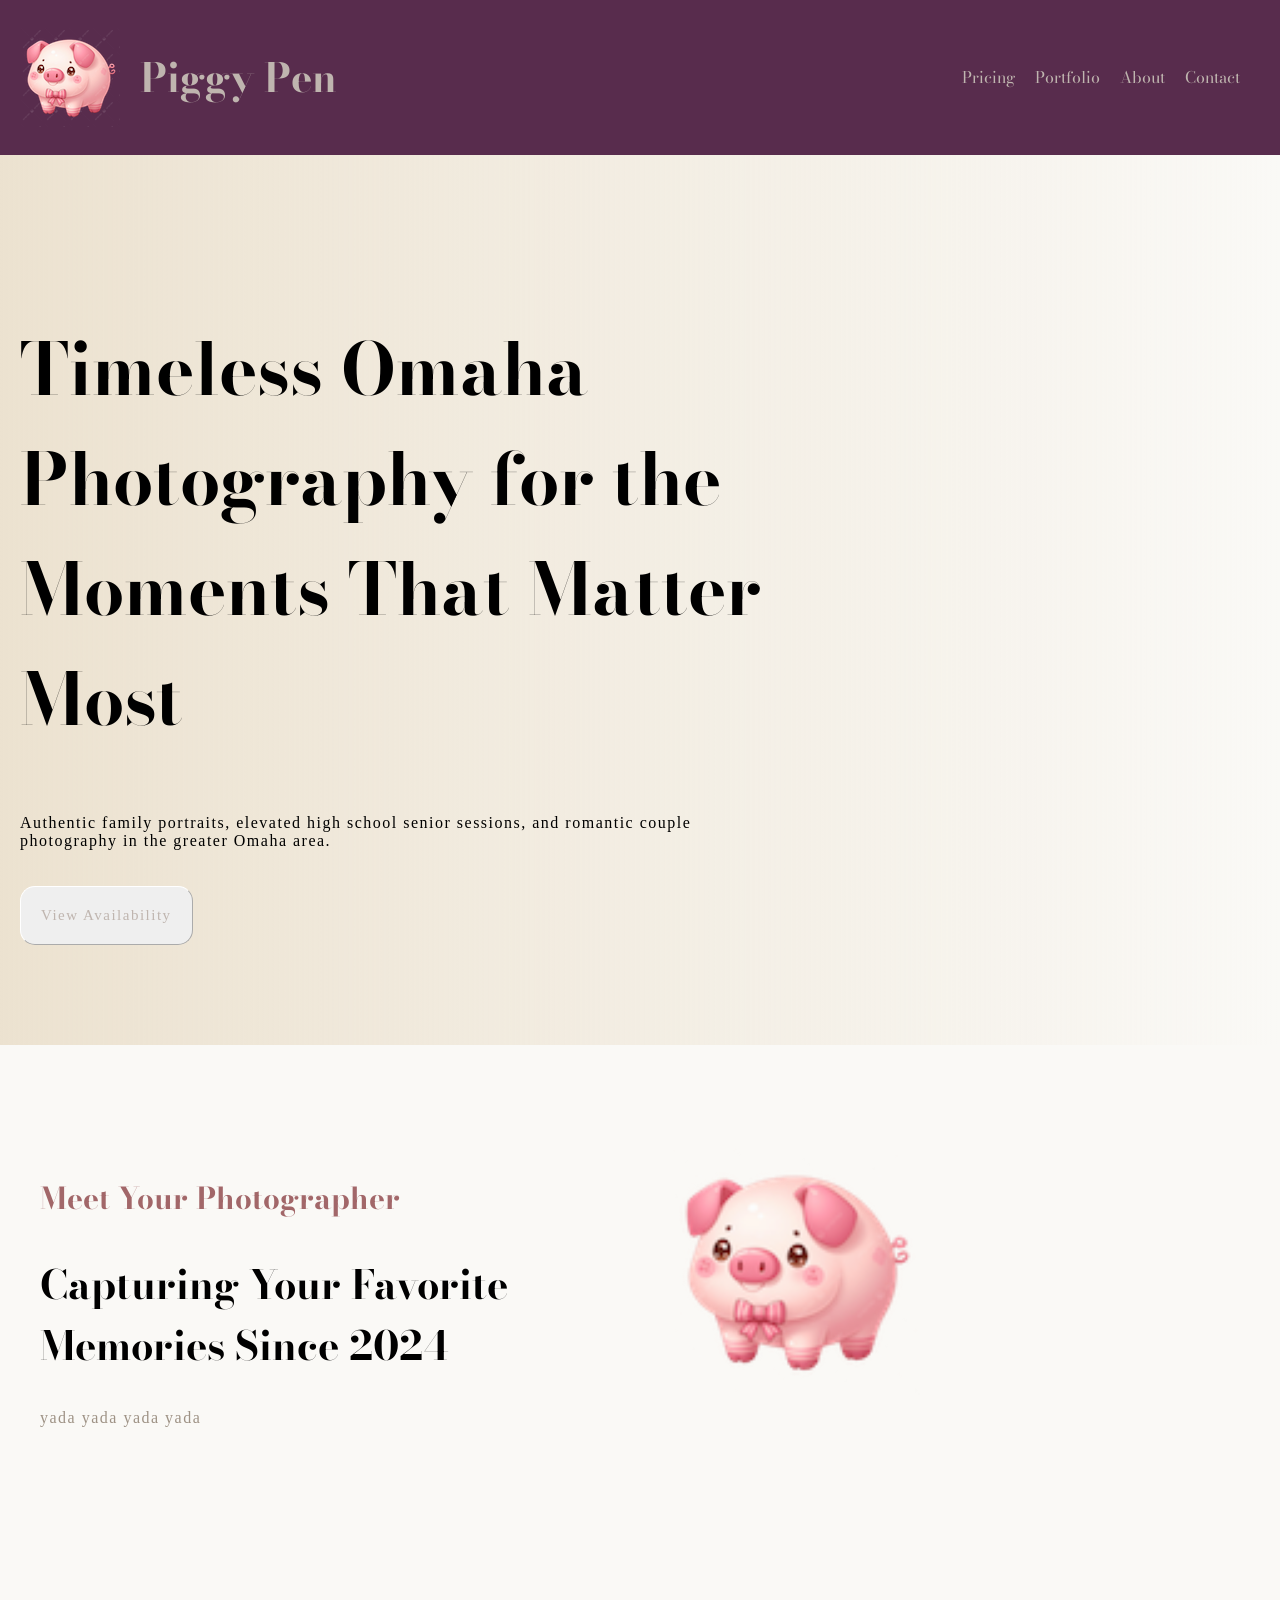
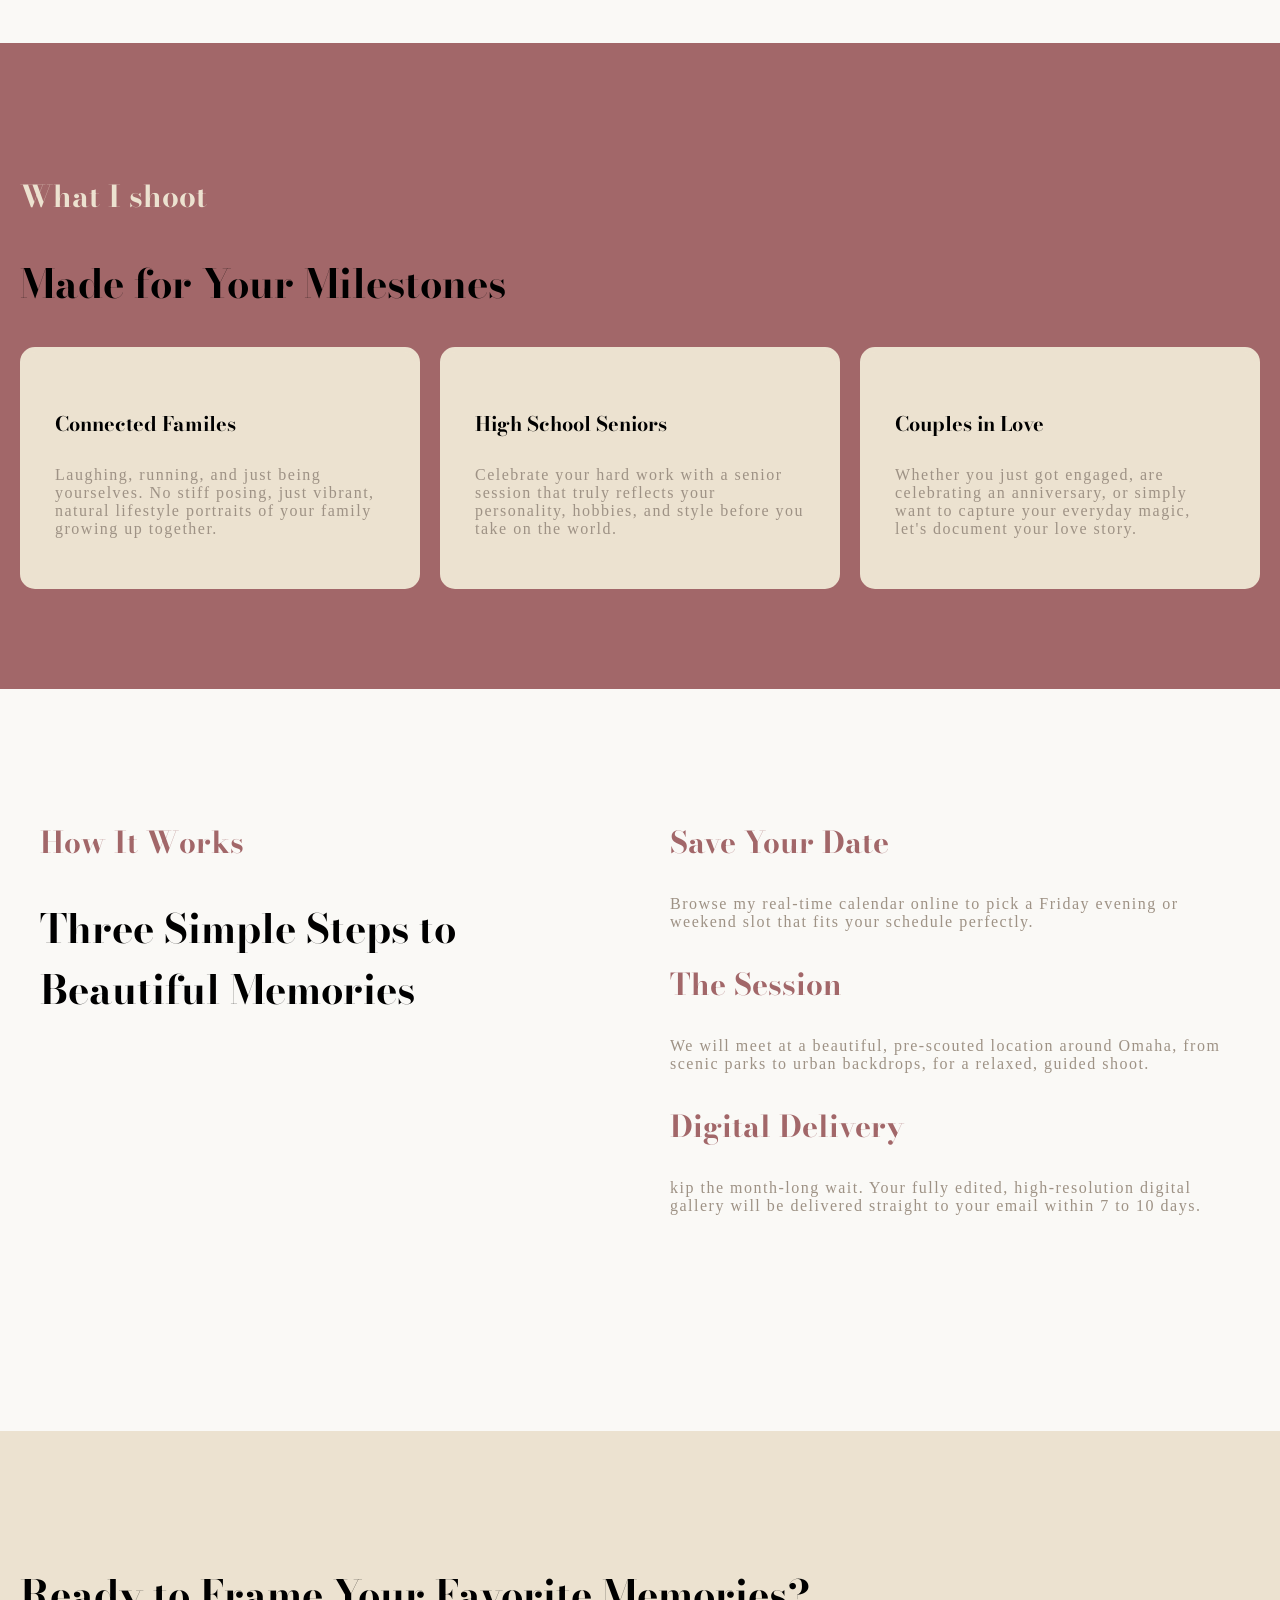
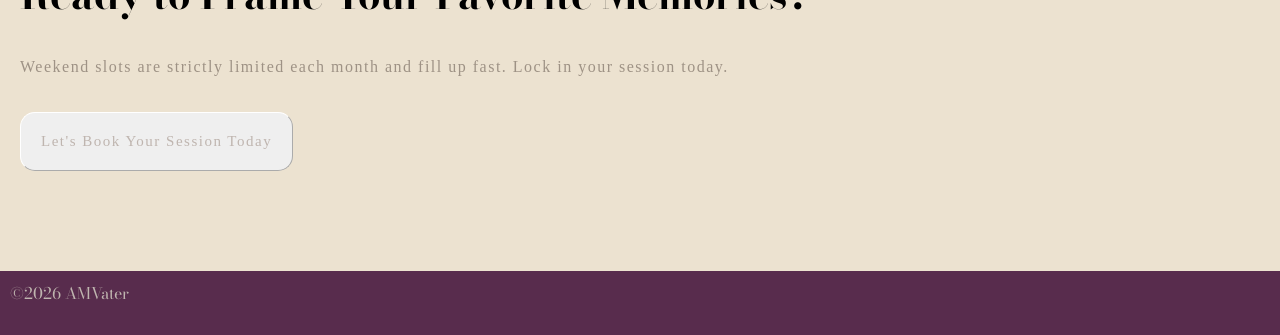
==== index.html @ 91d2526d "Add files via upload" ====
<!DOCTYPE html>
<html lang="en">
<head>
    <meta charset="UTF-8">
    <meta name="viewport" content="width=device-width, initial-scale=1.0">
    <title>Aaliyah's Portfolio</title>
    <link rel="stylesheet" href="style.css">
    <link rel="preconnect" href="https://fonts.googleapis.com">
    <link rel="preconnect" href="https://fonts.gstatic.com" crossorigin>
    <link href="https://fonts.googleapis.com/css2?family=Bodoni+Moda:ital,opsz,wght@0,6..96,400..900;1,6..96,400..900&display=swap" rel="stylesheet">   
</head>
    <body class="bodoni-moda-body_font">
        <header>
            <div class="header">
                <div class="title">
                    <img src="piggy.png" alt="pig image" width="100" height="100">
                    <h1>
                        <a href="index.html">Piggy Pen</a>
                    </h1>
                </div>
                <nav>
                <ul>
                    <li><a href="#">Pricing</a></li>
                    <li><a href="#">Portfolio</a></li>
                    <li><a href="#">About</a></li>
                    <li><a href="#">Contact</a></li>
                </ul>
                </nav>
            </div>
        </header>
        <main>
            <section id="hero">
                <div class="container" >
                    <h1> Timeless Omaha Photography for the Moments That Matter Most</h1>
                    <p>Authentic family portraits, elevated high school senior sessions, and romantic couple photography in the greater Omaha area.</p>
                    <button>View Availability </button>
                </div>
            </section>

            <section class="side_by_side">
                <div class="left_container">
                    <h3>Meet Your Photographer</h3>
                    <h2>Capturing Your Favorite Memories Since 2024</h2>
                    <p>yada yada yada yada </p>
                </div>
                <div class="right_container">
                    <img src="piggy.png" alt="aaliyah self portrait" width="250" height="250">
                </div>
            </section>

            <section id="services">
                <div class="top">
                    <h3>What I shoot</h3>
                    <h2>Made for Your Milestones</h2>
                </div>
                <div class="bottom">
                    <div class="card">
                        <h4>Connected Familes</h4>
                        <p>Laughing, running, and just being yourselves. No stiff posing, just vibrant, natural lifestyle portraits of your family growing up together.</p>
                    </div>
                    <div class="card">
                        <h4>High School Seniors</h4>
                        <p>Celebrate your hard work with a senior session that truly reflects your personality, hobbies, and style before you take on the world.</p>
                    </div>
                    <div class="card">
                        <h4>Couples in Love</h4>
                        <p>Whether you just got engaged, are celebrating an anniversary, or simply want to capture your everyday magic, let's document your love story.</p>
                    </div>
                </div>
            </section>

            <section class="side_by_side">
                <div class="left_container">
                    <h3>How It Works</h3>
                    <h2>Three Simple Steps to Beautiful Memories</h2>
                </div>
                <div class="right_container">
                    <h3>Save Your Date</h3>
                    <p>Browse my real-time calendar online to pick a Friday evening or weekend slot that fits your schedule perfectly.</p>
                    <h3>The Session</h3>
                    <p>We will meet at a beautiful, pre-scouted location around Omaha, from scenic parks to urban backdrops, for a relaxed, guided shoot.</p>
                    <h3>Digital Delivery</h3>
                    <p>kip the month-long wait. Your fully edited, high-resolution digital gallery will be delivered straight to your email within 7 to 10 days.</p>
                </div>
            </section>

            <section id="cta">
                <div class="container">
                    <h2>Ready to Frame Your Favorite Memories?</h2>
                    <p>Weekend slots are strictly limited each month and fill up fast. Lock in your session today.</p>
                    <button>Let's Book Your Session Today </button>
                </div>
            </section>

        </main>
        <footer>
            <div class="container" id="footer">
                &copy;2026 AMVater 
            </div>
        </footer>
    </body>
</html>
---- style.css ----
.bodoni-moda-body_font {
  font-family: "Bodoni Moda", serif;
  font-optical-sizing: auto;
  font-weight: 400;
  font-style: normal;
}


html, body {padding: 0px;
        margin: 0px;
        overflow-x: hidden;
        background-color: #FAF9F6 
        }


.container {max-width: 1280px;      /* Restricts the size on large screens */
    width: 100%;            /* Allows it to shrink on smaller screens */
    margin: 0 auto;         /* Centers the div inside the section */
    padding-top: 100px; 
    padding-bottom: 100px;
    padding-left: 20px;     /* Optional: prevents text hitting screen edges on mobile */
    padding-right: 20px;    /* Optional: prevents text hitting screen edges on mobile */
    box-sizing: border-box;
    gap: 20px;
    }

.side_by_side {display: flex;
    max-width: 1280px;      /* Restricts the size on large screens */
    width: 100%;            /* Allows it to shrink on smaller screens */
    margin: 0 auto;         /* Centers the div inside the section */
    padding-top: 100px; 
    padding-bottom: 100px;
    padding-left: 20px;     /* Optional: prevents text hitting screen edges on mobile */
    padding-right: 20px;    /* Optional: prevents text hitting screen edges on mobile */
    box-sizing: border-box;
    gap: 20px; 
    
    }

.left_container, .right_container {max-width: 1280px;
    width: 100%;
    margin: 0 auto;
    padding-left: 20px;     /* Optional: prevents text hitting screen edges on mobile */
    padding-right: 20px;    /* Optional: prevents text hitting screen edges on mobile */
    box-sizing: border-box;
    padding-bottom: 100px;
    display: flex 1
    
    }

#hero {background-image: 
        linear-gradient(to right, #ECE2D0, rgba(0, 0, 0, 0)),
        url(dunkin.jpeg) ;
        background-size: cover;
        background-repeat: none;
        background-position: center;
        gap: 20px;
       }

#hero h1 {width: 65%}

#hero p {color: black;
        width: 60%}

header {background-color: #582C4D;
        }

header h1 {font-size: 40px;
            color: #BFB5AF}

.header {max-width: 1280px;
    width: 100%;
    margin: 0 auto;          /* Centers the entire header on large screens */
    padding: 20px;           /* 20px padding on all sides */
    display: flex;
    justify-content: space-between; /* Pushes logo to left, nav to right */
    align-items: center;     /* Keeps logo and nav lined up vertically */
    box-sizing: border-box;}

.title { width: 100%;
    margin: 0 auto;          /* Centers the entire header on large screens */
    padding: 0px;         /* 20px padding on all sides */
    display: flex;
    justify-content:left; /* Pushes logo to left, nav to right */
    align-items: center;     /* Keeps logo and nav lined up vertically */
    box-sizing: border-box;
    gap: 20px;
    }

nav {}   

nav ul {padding: 0 20px;         /* Shorthand: 0 top/bottom, 20px left/right */
    display: flex;
    align-items: center;     /* Vertically aligns the logo and links */
    list-style: none;
    flex-direction: row;
    justify-content: space-between;
    gap: 20px
    }

nav li {text-decoration: none;}

nav a:link {color:#BFB5AF;
            text-decoration: none;}

nav a:visited {
    color: #BFB5AF; 
    text-decoration: none;
}
nav a:hover {background-color: #985F99;
        border-radius: 15px;
        padding: 20px}

main {flex: 1}



#services {background-color: #A26769;
            display:flex;
            flex-direction: column;}
#services h3 {color: #ECE2D0}

.top {max-width: 1280px; 
    padding-top: 100px;    /* Restricts the size on large screens */
    width: 100%;            /* Allows it to shrink on smaller screens */
    margin: 0 auto;         /* Centers the div inside the section */
    padding-left: 20px;     /* Optional: prevents text hitting screen edges on mobile */
    padding-right: 20px;    /* Optional: prevents text hitting screen edges on mobile */
    box-sizing: border-box;
    gap: 20px; }

.bottom {display: flex;
    max-width: 1280px;      /* Restricts the size on large screens */
    width: 100%;            /* Allows it to shrink on smaller screens */
    margin: 0 auto;         /* Centers the div inside the section */
    padding-bottom: 100px;
    padding-left: 20px;     /* Optional: prevents text hitting screen edges on mobile */
    padding-right: 20px;    /* Optional: prevents text hitting screen edges on mobile */
    box-sizing: border-box;
    gap: 20px; }

.card {padding: 30px;
    width: 33%;
    border: 5px, solid, #ECE2D0;
    border-radius: 15px;
    justify-content: center; 
    background-color: #ECE2D0;
    }




#cta {background-color: #ECE2D0}

h1 {font-size: 72px }
h1 a:link {color: #BFB5AF; 
            text-decoration: none;}

h1 a:visited {
    color: #BFB5AF; 
    text-decoration: none;
}


h2 {font-size: 40px;
    }

h3 {font-size: 30px;
    color: #A26769 }

h4 {font-size: 20px}


p {font-family: Georgia, 'Times New Roman', Times, serif;
    font-size: 16px; 
    color: #9E9285;
    letter-spacing: 1.5px  ;}

button {border-radius: 15px;
        margin-top: 20px;
        padding: 20px;
        font-size: 15px;
        color: #BFB5AF;
        letter-spacing: 1.5px  ;
        font-family: Georgia, 'Times New Roman', Times, serif;
        border-width: 1px;
        border-color: white;
        }

button:hover {color: white;
                background-color: #A26769;
                border-color: none}      

footer {
    background-color:  #582C4D;
    width: 100%;
    overflow: hidden;
    box-sizing: border-box;
    padding-bottom: 20px;
    flex-shrink: 0;
    color: #BFB5AF }

#footer {
    padding: 10px
}

footer p {margin: 0; }

/* blackberry cream #582C4D
# smoky rose #A26769
# almond silk #D5B9B2
# bone #ECE2D0
# silver #BFB5AF */
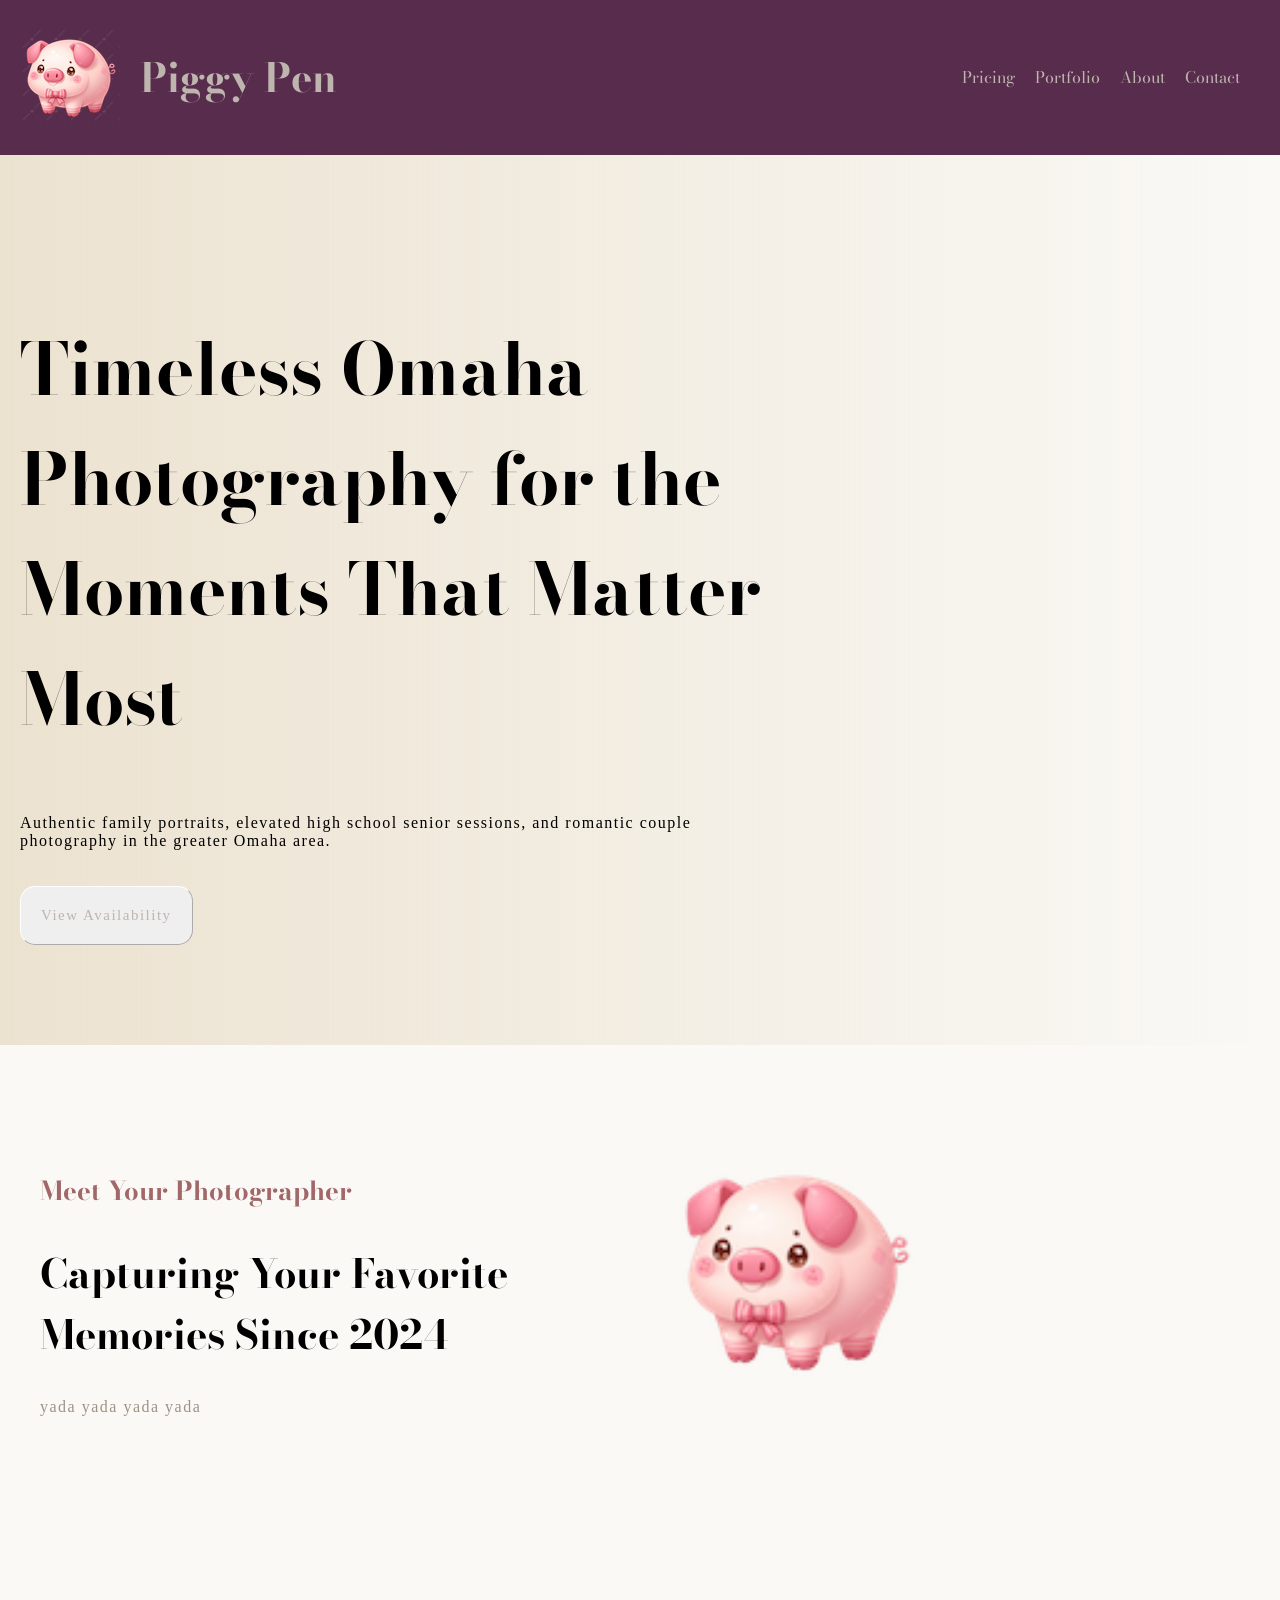
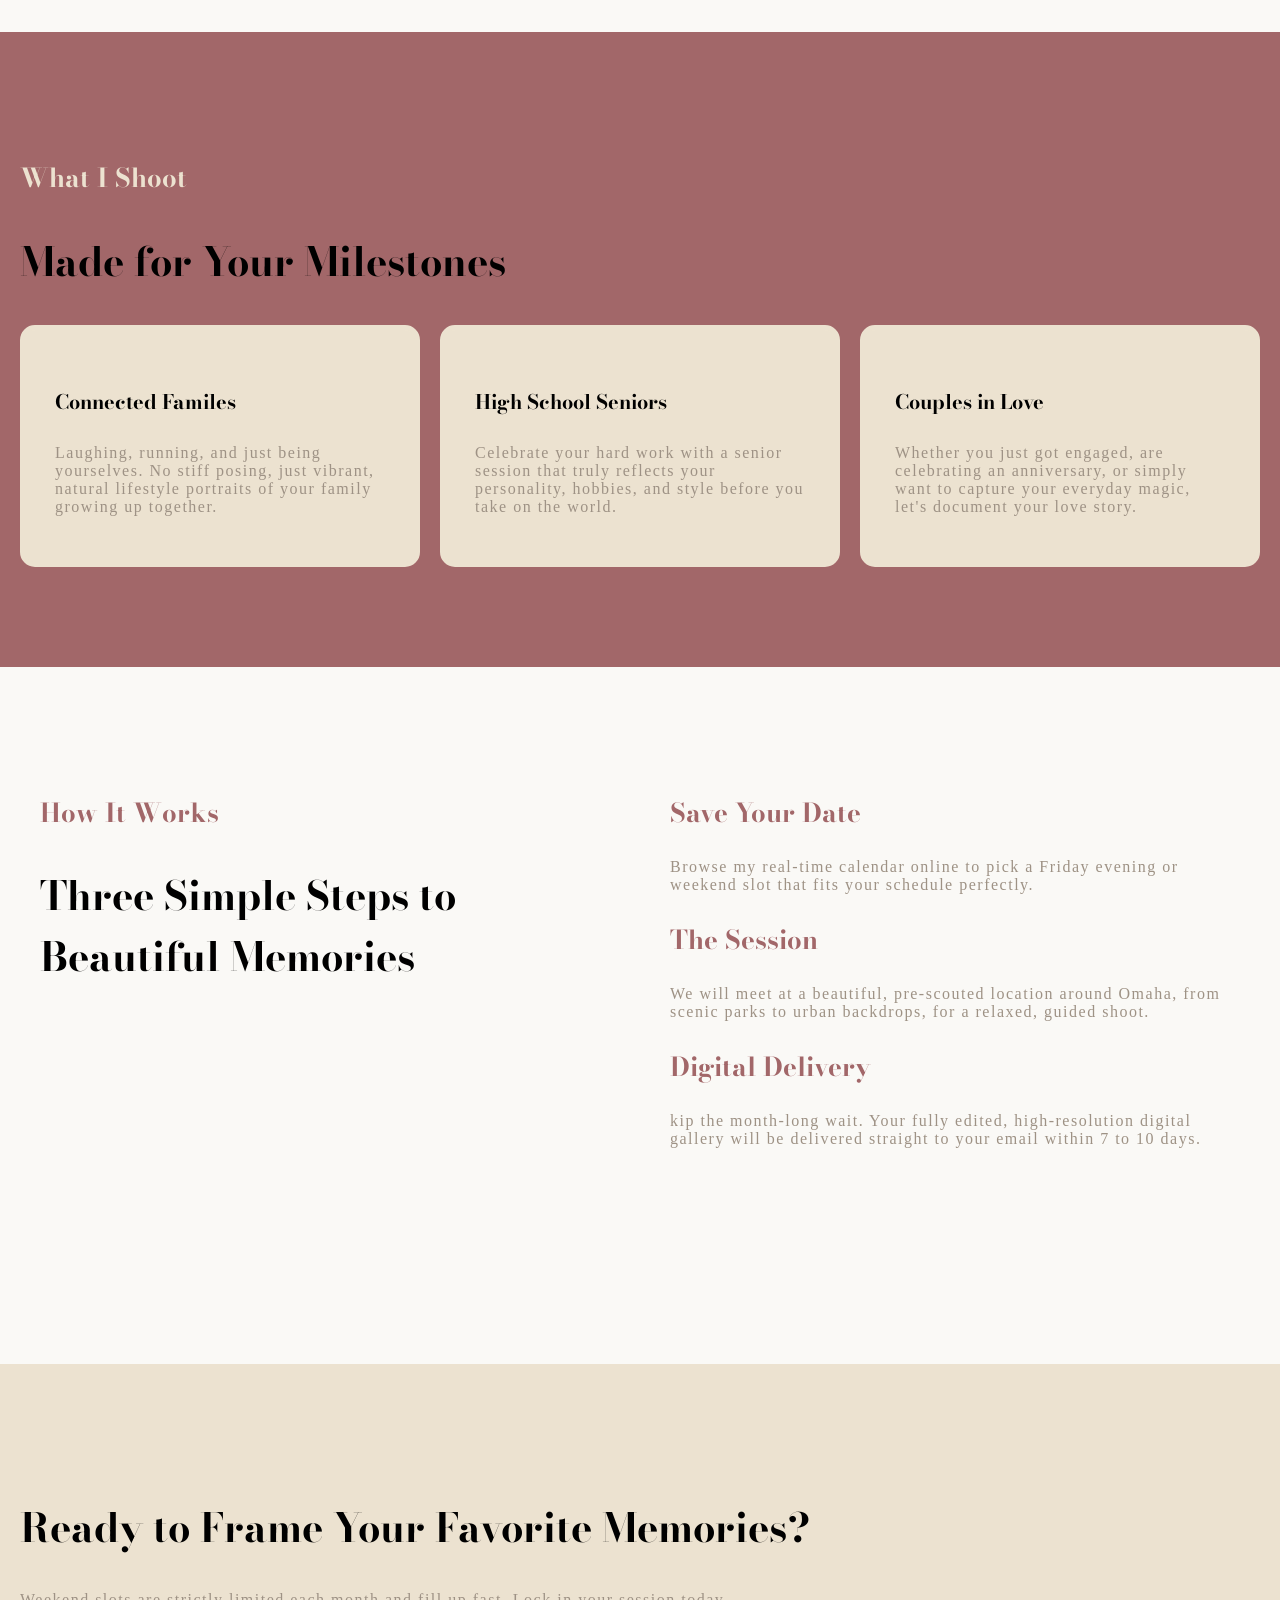
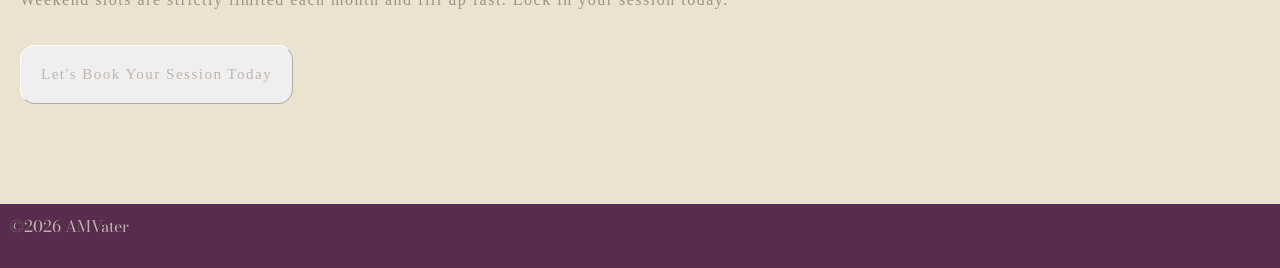
==== commit 5ab4349e: "Add files via upload" ====
--- a/index.html
+++ b/index.html
@@ -50,7 +50,7 @@
 
             <section id="services">
                 <div class="top">
-                    <h3>What I shoot</h3>
+                    <h3>What I Shoot</h3>
                     <h2>Made for Your Milestones</h2>
                 </div>
                 <div class="bottom">
--- a/style.css
+++ b/style.css
@@ -148,7 +148,7 @@
     background-color: #ECE2D0;
     }
 
-
+.card:hover {box-shadow: 0 10px 20px 2px #582C4D}
 
 
 #cta {background-color: #ECE2D0}
@@ -166,7 +166,7 @@
 h2 {font-size: 40px;
     }
 
-h3 {font-size: 30px;
+h3 {font-size: 26px;
     color: #A26769 }
 
 h4 {font-size: 20px}
